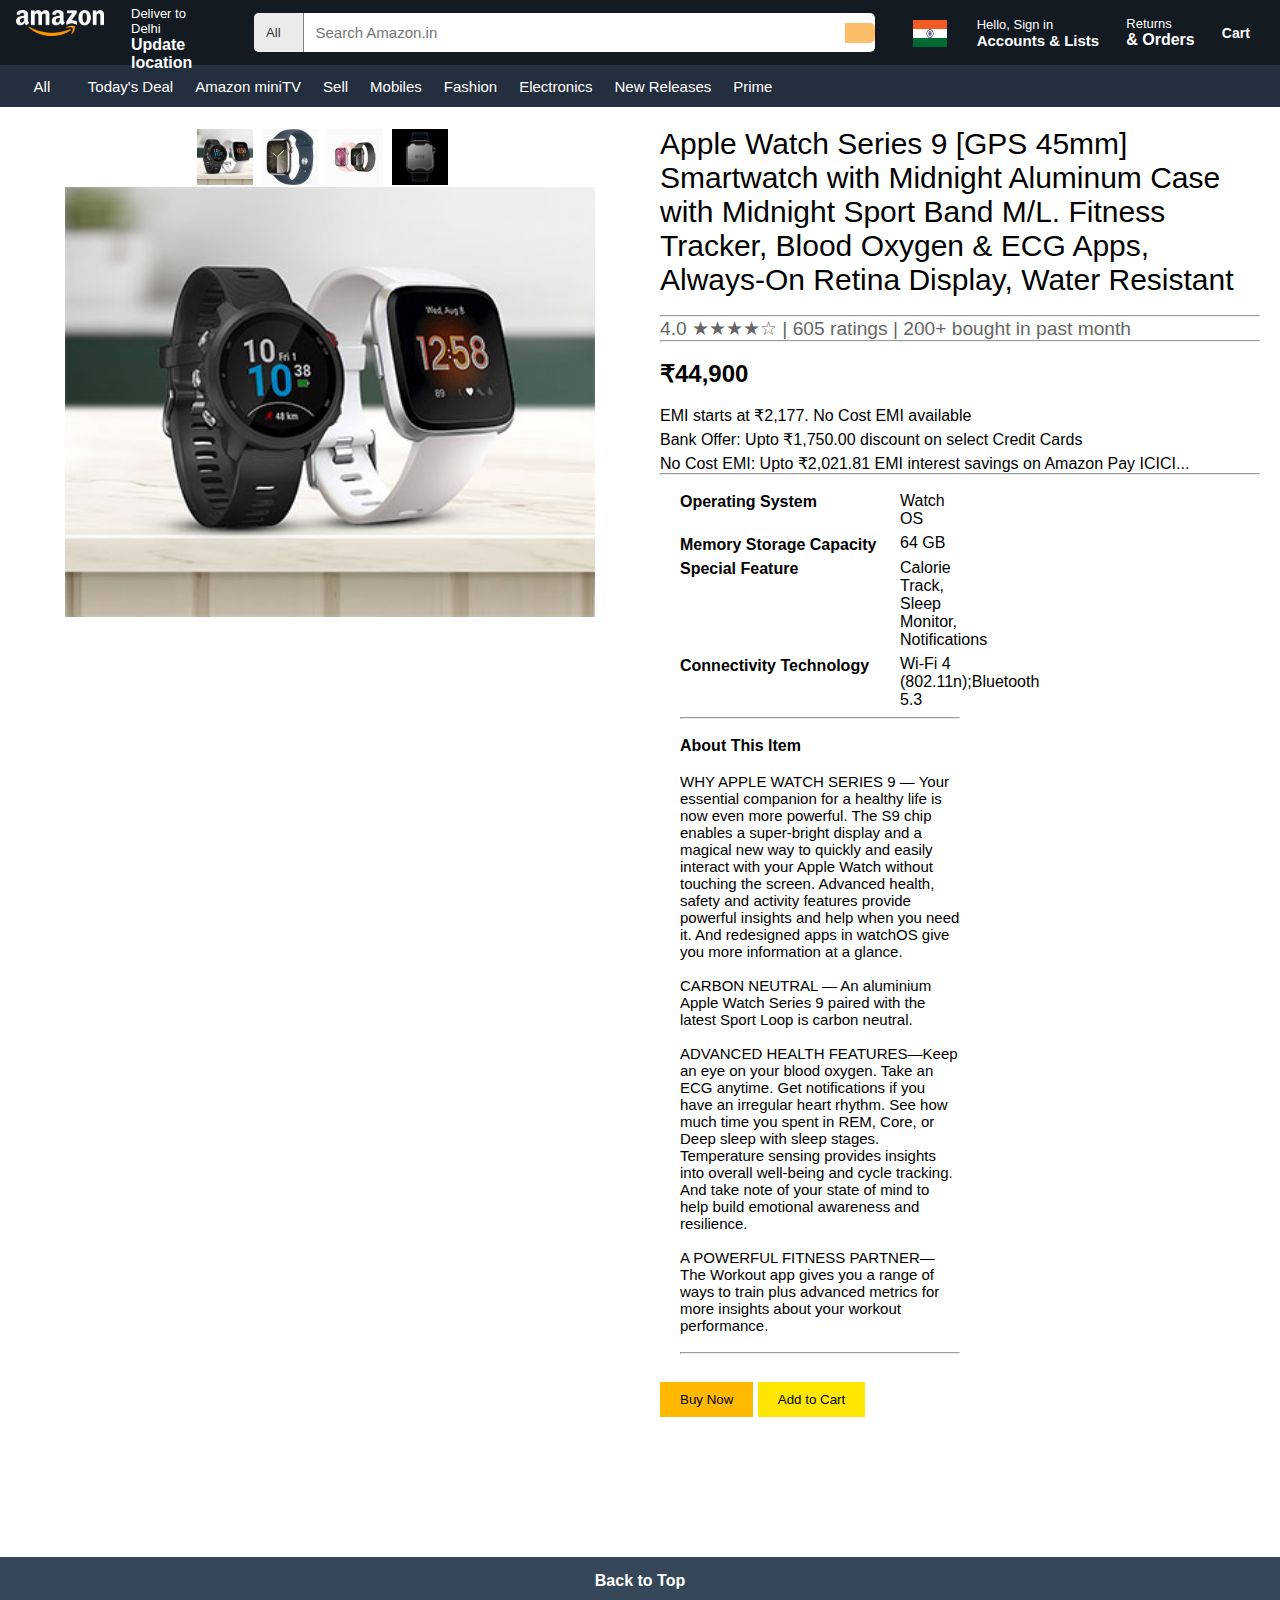
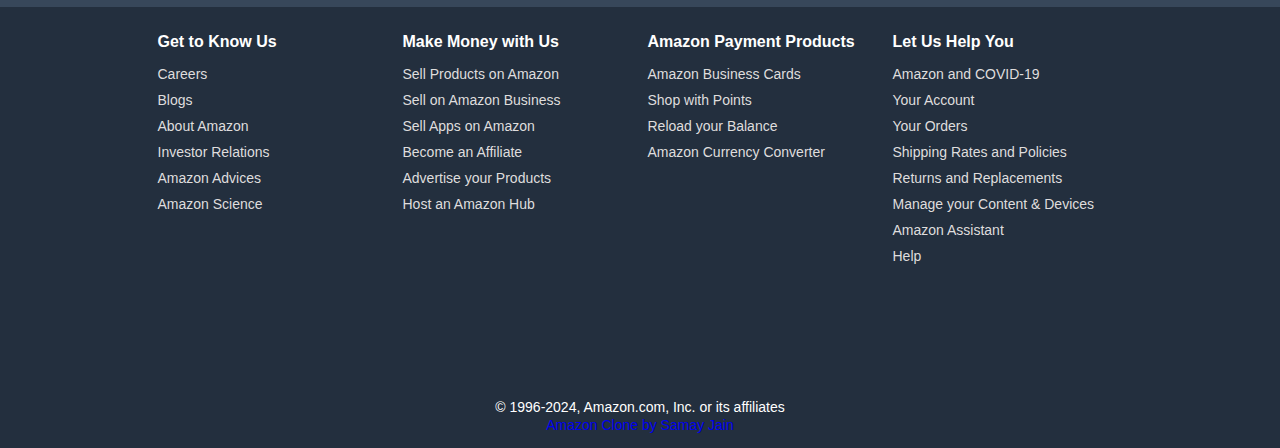
==== product.html @ 7f0f487f "added product page" ====
<!DOCTYPE html>
<html lang="en">
<head>
    <meta charset="UTF-8">
    <meta name="viewport" content="width=device-width, initial-scale=1.0">
    <link rel="stylesheet" href="style.css">
    <title>Apple Watch Series 9</title>
    <link rel="icon" type="image/x-icon" href="images/amazon.svg">
</head>
<body>

    <div class="sidebar" tabindex="0">
        <div class="sidebar-head">
            <h2><a href = "signin.html" style="color: white;">Hello, Sign in</a></h2>
        </div>

                        <!-- First section of sidebar content -->
        <div class="sidebar-content">
            <h3>Digital Content & Devices</h3>
            <ul>
                <div>
                    <li>Amazon Music</li><i class="fa-solid fa-angle-right"></i>
                </div>
                <div>
                    <li>Kindle E-Readers & Books</li><i class="fa-solid fa-angle-right"></i>
                </div>
                <div>
                    <li>Appstore for Android</li><i class="fa-solid fa-angle-right"></i>
                </div>
            </ul>
            <div class="separator"></div>
        </div>

                        <!-- Second section of sidebar content -->
        <div class="sidebar-content">
            <h3>Shop By Department</h3>
            <ul>
                <div>
                    <li>Electronics</li><i class="fa-solid fa-angle-right"></i>
                </div>
                <div>
                    <li>Computers</li><i class="fa-solid fa-angle-right"></i>
                </div>
                <div>
                    <li>Smart Homes</li><i class="fa-solid fa-angle-right"></i>
                </div>
                <div>
                    <li>Arts & Crafts</li><i class="fa-solid fa-angle-right"></i>
                </div>
            </ul>
            <div class="separator"></div>
        </div>

                         <!-- Third section of sidebar content -->  
        <div class="sidebar-content">
            <h3>Programs & Features</h3>
            <ul>
                <div>
                    <li>Gift Cards & Mobile Recharges</li><i class="fa-solid fa-angle-right"></i>
                </div>
                <div>
                    <li>Flight Tickets</li><i class="fa-solid fa-angle-right"></i>
                </div>
                <div>
                    <li>Clearance Store</li><i class="fa-solid fa-angle-right"></i>
                </div>
            </ul>
            <div class="separator"></div>
        </div>
    </div>
    <i class="fa-solid fa-xmark" id="close-sidebar"></i>
    <div class="triangle"><i class="fa-solid fa-triangle"></i></div>


    <header>
        <div class="header">
            <div class="flex logo">
            <a href="index.html"><img src="images/logo.png" alt=""></a>
            <div class="map flex" tabindex="0">
                <i class="fas fa-map-marker"></i>
                <div>
                    <span>Deliver to Delhi</span>
                    <span>Update location</span>
                </div>
            </div>
        </div>
        <div class="flex input">
            <div>
                <span>All</span>
                <i class="fas fa-caret-down"></i>
            </div>
            <input type="text" placeholder="Search Amazon.in">
            <i class="fas fa-search" tabindex="0"></i>
        </div>
        <div class="flex user">
            <div class="flex country" tabindex="0">
                <img src="images/ind.png" alt="">
                <i class="fas fa-caret-down"></i>
            </div>
            <div class="sign">
                <span tabindex="0"><a href = "signin.html" style="color: #ffff;">Hello, Sign in</a></span>
                <div class="flex ac" tabindex="0">
                    <span>Accounts & Lists</span>
                    <i class="fas fa-caret-down"></i>
                </div>
            </div>
            <div class="sign" tabindex="0">
                <span>Returns</span>
                <span>& Orders</span>
            </div>
            <div class="flex cart" tabindex="0">
                <i class="fas fa-shopping-cart"></i>
                <span class="ca">Cart</span>
            </div>
        </div>
    </div>
    <div class="navigation">
        <div class="nav-1" tabindex="0">
            <div>
                <i class="fas fa-bars"></i>
                <span>All</span>
            </div>
        </div>
        <div class="nav-2">
            <ul>
                <li>Today's Deal</li>
                <li>Amazon miniTV</li>
                <li>Sell</li>
                <li>Mobiles</li>
                <li>Fashion</li>
                <li>Electronics</li>
                <li>New Releases</li>
                <li>Prime</li>
            </ul>
        </div>
    </div>
    </header>

    <main class="product-container">
        <div class="image-gallery">
            <div class="thumbnail-container">
                <img class="thumbnail" src="images/watch.jpg" alt="Thumbnail 1" data-main-image-src="images/watch.jpg">
                <img class="thumbnail" src="images/watch1.jpeg" alt="Thumbnail 1" data-main-image-src="images/watch1.jpeg">
                <img class="thumbnail" src="images/watch2.jpeg" alt="Thumbnail 2" data-main-image-src="images/watch2.jpeg">
                <img class="thumbnail" src="images/watch3.jpg" alt="Thumbnail 3" data-main-image-src="images/watch3.jpg">
            </div>
            <img id="main-image" src="images/watch.jpg" alt="Apple Watch Series 9" class="active-image">            
        </div>

        <div class="product-details">
            <p style="font-size: 30px;">Apple Watch Series 9 [GPS 45mm] Smartwatch with Midnight Aluminum Case with Midnight Sport Band M/L. Fitness Tracker, Blood Oxygen & ECG Apps, Always-On Retina Display, Water Resistant</p><br>
            <hr><p class="rating">4.0 ★★★★☆ | 605 ratings | 200+ bought in past month</p>
            <hr><br>
            <h2>₹44,900</h2><br>
            <p>EMI starts at ₹2,177. No Cost EMI available</p>
            <div class="offers">
                <p>Bank Offer: Upto ₹1,750.00 discount on select Credit Cards</p>
                <p>No Cost EMI: Upto ₹2,021.81 EMI interest savings on Amazon Pay ICICI...</p>
            </div><hr><br>
            <div class="product-details">
                <h4>Operating System</h4><p class="details">Watch OS </p>
                <h4>Memory Storage Capacity</h4><p class="details"> 64 GB</p>
                <h4>Special Feature</h4><p class="details">	Calorie Track, Sleep Monitor, Notifications</p>
                <h4>Connectivity Technology</h4><p class="details">Wi-Fi 4 (802.11n);Bluetooth 5.3</p>   
            <hr><br>
            <h4>About This Item</h4>
            <br>
            <ul style="font-size: 15px;">
                <li> WHY APPLE WATCH SERIES 9 — Your essential companion for a healthy life is now even more powerful. 
                    The S9 chip enables a super-bright display and a magical new way to quickly and easily interact with your Apple Watch without touching the screen. 
                    Advanced health, safety and activity features provide powerful insights and help when you need it. And redesigned apps in watchOS give you more information at a glance.</li>
                    <br>
                <li>CARBON NEUTRAL — An aluminium Apple Watch Series 9 paired with the latest Sport Loop is carbon neutral.</li><br>
                <li>ADVANCED HEALTH FEATURES—Keep an eye on your blood oxygen. Take an ECG anytime. Get notifications if you have an irregular heart rhythm. See how much time you spent in REM, Core, or Deep sleep with sleep stages. Temperature sensing provides insights into overall well-being and cycle tracking.
                     And take note of your state of mind to help build emotional awareness and resilience.</li> <br>
                <li>A POWERFUL FITNESS PARTNER—The Workout app gives you a range of ways to train plus advanced metrics for more insights about your workout performance.</li>     
            </ul>
            <br><hr><br>    
            </div>
            <button class="buy-now">Buy Now</button>
            <button class="add-to-cart">Add to Cart</button>
        </div>
    </main>

    <section class="footer">
        <div class="backtop">
            <span tabindex="0">Back to Top</span>
        </div>
        <div class="support">
            <div class="table">
                <div>
                    <div class="footer-head">Get to Know Us</div>
                    <ul>
                        <li>Careers</li>
                        <li>Blogs</li>
                        <li>About Amazon</li>
                        <li>Investor Relations</li>
                        <li>Amazon Advices</li>
                        <li>Amazon Science</li>
                    </ul>
                </div>
            
                <div>
                    <div class="footer-head">Make Money with Us</div>
                    <ul>
                        <li>Sell Products on Amazon</li>
                        <li>Sell on Amazon Business</li>
                        <li>Sell Apps on Amazon</li>
                        <li>Become an Affiliate</li>
                        <li>Advertise your Products</li>
                        <li>Host an Amazon Hub</li>
                    </ul>
                </div>
            
           
                <div>
                    <div class="footer-head">Amazon Payment Products</div>
                    <ul>
                        <li>Amazon Business Cards</li>
                        <li>Shop with Points</li>
                        <li>Reload your Balance</li>
                        <li>Amazon Currency Converter</li>
                    </ul>
                </div>
            
            
                <div>
                    <div class="footer-head">Let Us Help You</div>
                    <ul>
                        <li>Amazon and COVID-19</li>
                        <li>Your Account</li>
                        <li>Your Orders</li>
                        <li>Shipping Rates and Policies</li>
                        <li>Returns and Replacements</li>
                        <li>Manage your Content & Devices</li>
                        <li>Amazon Assistant</li>
                        <li>Help</li>
                    </ul>
                </div>
            </div>
        </div>
        <div class="line"></div>
        <div class="copy">
            <span>&copy; 1996-2024, Amazon.com, Inc. or its affiliates</span><br>
            <span><a href="https://github.com/SamayJain10">Amazon Clone by Samay Jain</a></span>
        </div>
    </section>

    <script src="product.js"></script>
</body>
</html>
---- style.css ----
@import url('https://fonts.googleapis.com/css?family=Roboto&display=swap');
*{
    margin: 0;
    padding: 0;
    text-decoration: none;
    box-sizing: border-box;
    list-style: none;
}

body{
    width: 100%;
    box-sizing: border-box;
    background-color: #fff;
}

.header{
    width: 100%;
    height: 65px;
    background-color: #131a22;
    display: flex;
    align-items: center;
    flex-direction: column;
}

.header img{
    width: 100px;
    padding: 5px;
    margin: 6px 10px;
    border: 1px solid transparent;
    position: relative;
    top: 4px;
}

.header{
    display: flex;
    flex-direction: row;
    justify-content: space-between;
}

.flex{
    display: flex;
    justify-content: center;
}

.flex span,i{
    color: white;
}

.logo{
    flex: 0.18;
    margin-right: 8px;
    justify-content: space-between;
}

.map{
    border: 1px solid transparent;
}

.map i{
    margin-top: 15px;
    padding-left: 5px;
    font-size: 17px;
    position: relative;
    left: -4px;
    top: 10px;
}

.map div{
    padding: 5px;
    display: flex;
    cursor: pointer;
    flex-direction: column;
    position: relative;
    top: 6px;
}

.map div span:first-child{
    font-weight: 400;
    font-size: 13px;
}

.map div span{
    font-weight: bold;
}

.user{
    justify-content: space-evenly;
    flex: 0.30;
    margin-right: 10px;
    align-items: center;
}

.input{
    width:100%;
    background-color: white;
    flex: 0.5;
    border-radius: 5px;
    display: flex;
    margin: 0 10px;
    align-items: center;
    justify-content: space-between;
    overflow: hidden;
}

.input input{
    outline-color: transparent;
    width: 84%;
    font-size: 15px;
    padding: 5px 2px;
    border: none;
}

.input .fa-search{
    color: rgb(51,51,51);
    padding: 10px 15px;
    font-size: 25px;
    cursor: pointer;
    background-color: #febd69;
    border-radius: 0 5px 5px 0;
}

.input div{
    display: flex;
    justify-content: center;
    align-items: center;
    border-right: 1px solid gray;
    background-color: rgb(236,234,234);
    padding: 5px 0;
    width: 8%;
}

.input div span{
    border-radius: 5px 0 0 5px;
    color: rgb(51,51,51);
    padding: 7px 5px;
    font-size: 13px;
    cursor: pointer;
}

.input .fa-caret-down{
    color: rgb(51,51,51);
    cursor: pointer;
    padding: 5px;
}

.country i{
    margin: 0;
    padding: 4px;
    color: gray;
}

.country{
    padding: 2px;
    display: flex;
    justify-content: center;
    align-items: flex-end;
    border: 1px solid transparent;
    position: relative;
    top: -4px;
}

.user img{
    width: 40px;
    height: 35px;
    padding: 2px;
    padding-top: 4px;
    margin: 0;
    cursor: pointer;
}

.sign{
    display: flex;
    flex-direction: column;
    padding: 3px 6px;
    border: 1px solid transparent;
    cursor: pointer;
}

.sign span:first-child{
    font-weight: 400;
    font-size: 13px;
}

.sign span{
    display: inline-block;
    width: 100%;
    font-weight: bold;
}

.flex .ac span{
    font-size: 15px;
    margin-right: 4px;
    font-weight: bold;
}

.fa-shopping-cart{
    font-size: 27px;
}

.ca{
    font-size: 14px;
    font-weight: bold;
}

.cart{
    align-items: flex-end;
    position: relative;
    padding: 5px 10px;
    border: 1px solid transparent;
    cursor: pointer;
}

.cart p{
    position: absolute;
    font-weight: bolder;
    color: #131a22;
    top: 7px;
    left: 20px;
}

.cart:hover{
    border: 1px solid white;
    border-radius: 3px;
}

.logo img:hover{
    border: 1px solid white;
    border-radius: 3px;
}

.map:hover{
    border: 1px solid white;
    border-radius: 3px;
}

.country:hover{
    border: 1px solid white;
    border-radius: 3px;
}

.sign:hover{
    border: 1px solid white;
    border-radius: 3px;
}

.country:hover{
    border: 1px solid white;
    border-radius: 3px;
}

.input .fa-search:hover{
    background-color: #fdae46;
}

.input div:hover{
    background-color: rgb(204,202,202);
    color: black;
}

.navigation{
    width: 100%;
    height: 42px;
    background-color: #232f3e;
    display: flex;
    align-items: center;
    color: white;
    overflow: hidden;;
}

.navigation ul{
    align-items: center;
    list-style: none;
    display: flex;
    justify-content: flex-start;
}

.navigation span{
    font-size: 15px;
}

.nav-1 div i{
    font-size: 20px;
    cursor: pointer;
    border: 1px solid transparent;
}

.navigation li{
    padding: 5px 10px;
    font-size: 15px;
    margin: 7px 0;
    cursor: pointer;
    border: 1px solid transparent;
}

.nav-1{
    flex: 0.06;
    display: flex;
    justify-content: center;
    align-items: center;
}

.nav-1 div{
    display: flex;
    align-items: center;
    padding-left: 5px;
}

.nav-2{
    display: flex;
    flex:0.74;
    justify-content: flex-start;
}

.nav-1 div span{
    padding:5px;
    cursor: pointer;
}

.nav-1 div:hover{
    border:1px solid white;
}

.nav-2 li:hover{
    border:1px solid white;
}

.sec-1{
    position: relative;
    width:100%;
    height: 1150px;
    box-sizing: border-box;
}

.slide img{
    width:1380px;
    height: 100%;
}

.container{
    position: relative;
    width:100%;
    height: auto;
}

.slider{
    width:100%;
    overflow: hidden;
    position: relative;
    height: 560px;
}

.image-box{
    display: flex;
    position: absolute;
    animation: carousel 15s alternate infinite;
}

@keyframes carousel{
    0%{
        left:0;
    }
    20%{
        left:0%;
    }
    24%{
        left:-1380px;
    }
    50%{
        left:-1380px;
    }
    54%{
        left:calc(-1380*2px);
    }
    80%{
        left:calc(-1380*2px);
    }
    84%{
        left:calc(-1380*3px);
    }
    100%{
        left:calc(-1380*3px);
    }
}

.container-1{
    position:absolute;
    z-index:1;
    top:240px;
    width:100%;
    left:0;
    padding:20px;
    display: flex;
    flex-direction: column;
    align-items: center;
    background:linear-gradient(to bottom, transparent, #eaeded 30%);
}

.container-1 .para{
    background-color: rgb(238,234,234);
    width:100%;
    text-align: center;
}

.container-1 div:first-child p{
    font-size: 14px;
    padding:10px 0;
}

.product-catalog{
    width:100%;
    height:100%;
    display: flex;
    box-sizing: border-box;
    margin:20px 0;
    justify-content: space-around;
}

.product-catalog .product-box{
    width: 334px;
    height: 326.5px;
    background-color: white;
    position: relative;
    top: 64px;
}

.product-box h3{
    margin-top: 20px;
    margin-left: 20px;
    font-size: 20px;
    margin-bottom: 10px;
    color:rgb(43,42,42);
}

.product-box a{
    margin-left:4px;
    padding:10px;
}

.product-box-a{
    overflow: hidden;
    background-color: white;
}

.product-box div img{
    width:165px;
    height:100px;
    cursor: pointer;
    margin-left: -4%;
    margin-right: 0;
    transition: transform 0.5s ease;
}

.product-box div:hover img {
    transform: scale(1.1); /* Scale up the image */
}

.product-box-a div{
    display: inline-block;
}

.product-box-a div span{
    display:block;
    font-size: 13px;
    margin-left: 20px;
    font-weight: bold;
}

.product-box-b{
    display: flex;
    flex-direction: column;
    align-items: center;
    justify-content: space-between;
    position: relative;
    top: 64px;
}

.product-box-b .best{
    background-color: white;
    height:140px;
    width:300px;
}

.best h3{
    font-size: 20px;
    margin: 20px;
    margin-bottom: 15px;
}

.best button{
    border-radius: 5px;
    box-shadow: 1px 2px 2px rgb(211,207,207);
    color: rgb(43,42,42);
    background-color: #ffd814;
    width: 270px;
    height: 27px;
    margin-left: 12px;
    border: none;
    cursor: pointer;
}

.product-box.product-box-c img{
    margin: 0 20px;
    height: 236px;
    width: 290px;
    cursor: pointer;
}

.sec-2{
    width: 100%;
    height: 315px;
    padding: 25px;
    padding-top: 0;
    padding-bottom: 25px;
}

.sec-2 h3{
    font-size: 20px;
    padding-bottom: 5px;
    margin-top: 5px;
}

.sec-3{
    width: 100%;
    height: 315px;
    padding: 22px;
    padding-top: 32px;
    padding-bottom: 25px;
}

.sec-3 h3{
    font-size: 20px;
    padding-bottom: 5px;
    margin-top: 5px;
}

.slide-sec{
    width: 100%;
    padding: 32px;
    overflow-x: hidden;
    background-color: white;
    position: relative;
    margin-top: 20px;
    margin-bottom: 25px;
}

.product-slide{
    display: flex;
    margin-top: 10px;
    overflow-x: scroll;
    scroll-behavior: smooth;
}

.product-slide::-webkit-scrollbar{
    background-color: transparent;
    height: 7px; 
    cursor: pointer;
}

.product-slide::-webkit-scrollbar-thumb{
    border-radius: 10px;
    cursor: pointer;
}

.product-slide li{
    list-style: none;
    margin-right: 10px;
    margin-bottom: 15px;
    cursor: pointer;
    transition: transform 0.5s ease
}

.product-slide li:hover img {
    transform: scale(1.1); /* Scale up the image */
}

.l-btn, 
.r-btn{
    background-color: rgb(255,255,255,1);
    height: 90px;
    width: 50px;
    text-align: center;
    cursor: pointer;
    top: 50%;
    position: absolute; 
    border: 2px solid transparent; 
}

.l-btn{
    border-radius: 0 5px 5px 0;
    left: 8px;
    top: 128px;
}

.r-btn{
    border-radius: 5px 0 0 5px;
    right: 8px;
    top: 128px;
}

.l-btn:hover{
    border: 3px solid rgb(2,150,150);
}

.r-btn:hover{
    border: 3px solid rgb(2,150,150);
}

.r-btn i, .l-btn i{
    color: rgb(54,54,54);
    position: absolute;
    font-size: 30px;
    top: 35%;
    left: 12%;
    right: 12%;
}

.slide-sec h3{
    font-size: 20px;
    margin-top: 5px;
    margin-bottom: 0;
}

.product-slide.product-slide-1{
    display: flex;
    margin-top: 35px;
    overflow-x: scroll;
    scroll-behavior: smooth;
}

.footer{
    width: 100%;
    height: 450px;
    transition: all 0.2s;
    padding-top: 96px;
}

.backtop{
    text-align: center;
    height: 50px;
    background-color: #37475a;
    padding: 15px;
    cursor: pointer;
    position: relative;
    bottom: -24px;
}

.backtop span{
    color: white;
    font-weight: bold;
}

.backtop:hover{
    background-color: #4d627c;
}

.support{
    background-color: #232f3e;
    height: 375px;
}

.table{
    margin: 0 150px;
    height: 100%;
    display: flex;
    justify-content: space-around;
    padding-top: 50px;
}

.table div{
    width: 230px;
}

.footer-head{
    font-size: 16px;
    color: white;
    font-weight: bold;
    margin-bottom: 5px;
}

.table li{
    color: rgb(223,221,221);
    padding-top: 10px;
    font-weight: lighter;
    list-style: none;
    font-size: 14px;
}

.copy{
    background-color: #232f3e;
    height: 90px;
    padding: 40px;
    text-align: center;
}

.copy span{
    color: white;
    font-size: 14px;
}

.separator{
    height: 0.4px;
    width: 100%;
    background-color: rgb(172,172,172);

}

.sidebar{
    background-color: white;
    width: 330px;
    height: 100%;
    transform: translateX(-390px);
    transition: all 0.5s;
    height: 100%;
    position: absolute;
    z-index: 101;
    overflow-y: scroll;
    box-shadow: 2px 2px 30px black;
}

.sidebar-head{
    background-color: #232f3e;
    height: 60px;
    width: 100%;
    color: white;
    text-align: center;
}

.sidebar-head h2{
    line-height: 60px;
}

.sidebar-content h3{
    padding:20px 25px;
    color:rgb(39,39,39);
}

.sidebar-content ul div{
    display: flex;
    cursor: pointer;
    transition: all 0.2s;
    font-size: rgb(70,70,70);
    font-size: 14px;
    padding: 15px 25px;
    justify-content: space-between;
}

.fa-xmark {
    top: 20px;
    left: 350px;
    position: absolute;
    display: block;
    font-size: 30px;
    z-index: 101;
    cursor: pointer;
}

.fa-angle-right{
    color: rgb(27,27,27);
}

.sidebar-content ul div:hover{
    background-color: rgb(230,227,227);
}

.sidebar-content ul{
    padding-bottom: 9px;
}

.black{
    height: 100%;
    position: absolute;
    background-color: rgba(0,0,0,0.7);

}

.black.active{
    width: 100%;
    z-index: 100;
}

.black.active-1{
    top: 70px;
    width: 100%;
    z-index: 99;
}

.sidebar.active{
    transform: translateX(0);
}

.user-menu.active{
    display: block;
    height: fit-content;
    position: fixed;
    right: 120px;
}

.triangle.active{
    display: block;
    position: fixed;
    right: 223px;
}

.triangle{
    position:absolute;
    z-index:101;
    display:none;
    right:210px;
    top:42px;
    background-color: transparent;
    width:0;
    height:0;
    display:none;
    transition:all 2s;
    border:10px solid blue;
    border-color: transparent transparent white transparent;
}

.user-menu{
    position: absolute;
    z-index:101;
    transition: all 2s;
    display: none;
    width:500px;
    height: 350px;
    top:60px;
    right:80px;
    background-color: white;
    border-radius: 5px;
}

.menu-table{
    display: flex;
    justify-content: space-around;
    padding:20px 0;
}

.menu-table h3{
    font-size: 16px;
    padding:10px 0;
}

.menu-table li{
    color: rgb(84,84,84);
    font-size: 13px;
    padding: 5px 0;
    cursor: pointer;
}

.menu-line{
    width: 0.5px;
    color: black;
    background-color: rgb(190,190,190);
    height: 316px;
}

.stop-scroll{
    overflow: hidden;
}

/* product page */

* {
    box-sizing: border-box;
}

body {
    font-family: Arial, sans-serif;
}

.product-container {
    display: flex;
    padding: 20px;
    align-items: flex-start;
}

.image-gallery {
    width: 50%;
    display: flex;
    flex-direction: column;
    align-items: center;
}

.active-image {
    width: 100%; 
    max-width: 530px; 
    height: 430px;  
}

.thumbnail-container {
    display: flex;
    flex-direction: row;
    justify-content: center;
    margin-right: 10px;
}

.thumbnail {
    width: 60px; 
    height: 60px; 
    margin-right: 5px;  
    cursor: pointer;
    border: 2px solid transparent;  
    object-fit: cover; 
}

.thumbnail:hover, .thumbnail.active {
    border-color: orange;  
}

.product-details {
    width: 50%;
    padding-left: 20px;
    font-size: 1rem;
}

.rating {
    color: #666;
    font-size: 1.2rem;
}

h2 {
    color: black; 
    font-size: 1.5rem;
}

.offers p {
    margin-top: 5px;
}

.buy-now {
    background-color: rgb(255, 185, 0);
    border: none;
    padding: 10px 20px;
    margin-top: 10px;
    cursor: pointer;
}

.add-to-cart {
    background-color: rgb(255, 230, 0);
    border: none;
    padding: 10px 20px;
    margin-top: 10px;
    cursor: pointer;
}

.details{
    display: flex;
    flex-direction: row;
    margin-top: -19.5px;
    margin-bottom: 8px;
    margin-left: 220px;
}
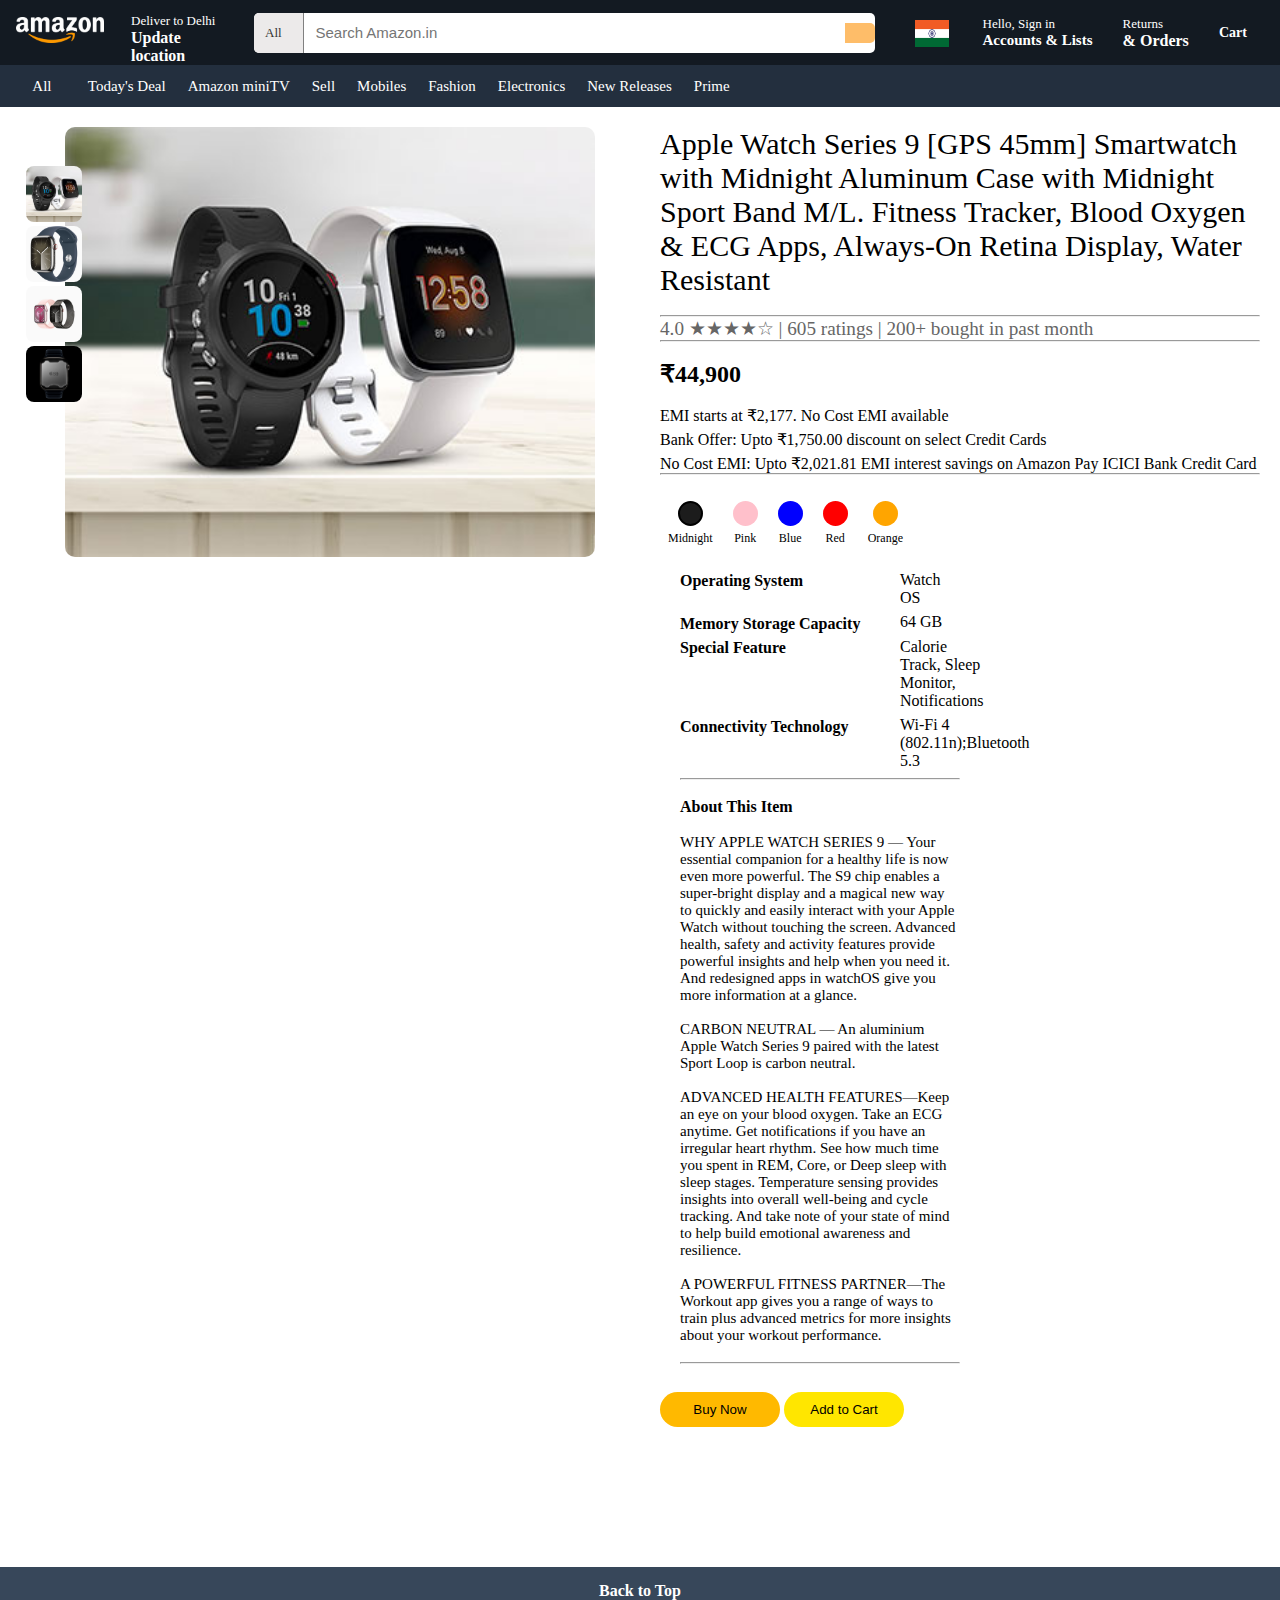
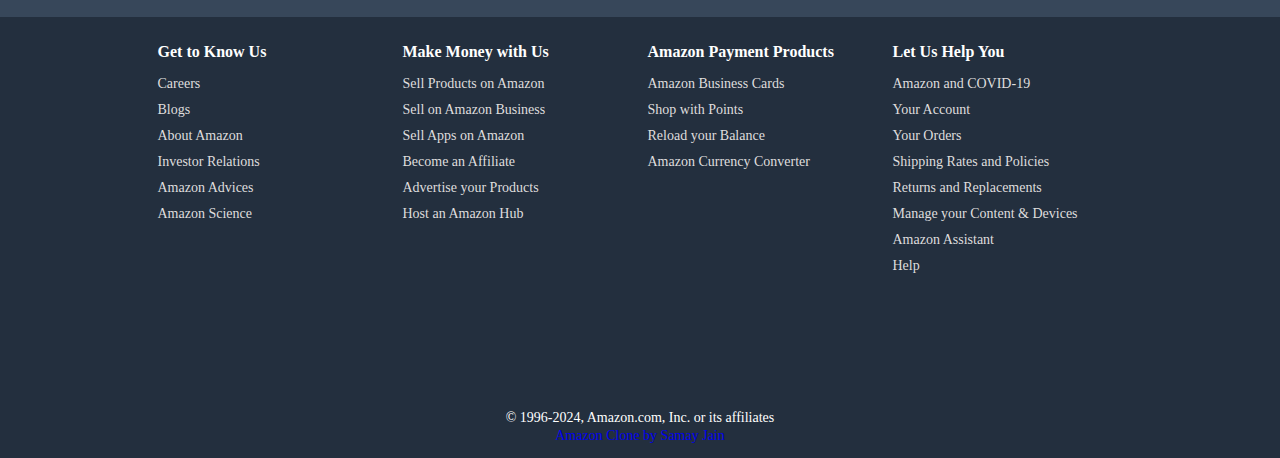
==== commit 2f4af82a: "added address form" ====
--- a/product.html
+++ b/product.html
@@ -5,6 +5,8 @@
     <meta name="viewport" content="width=device-width, initial-scale=1.0">
     <link rel="stylesheet" href="style.css">
     <title>Apple Watch Series 9</title>
+    
+    <link rel="stylesheet" href="https://cdnjs.cloudflare.com/ajax/libs/font-awesome/6.2.0/css/all.min.css" integrity="sha512-xh6O/CkQoPOWDdYTDqeRdPCVd1SpvCA9XXcUnZS2FmJNp1coAFzvtCN9BmamE+4aHK8yyUHUSCcJHgXloTyT2A==" crossorigin="anonymous" referrerpolicy="no-referrer" />
     <link rel="icon" type="image/x-icon" href="images/amazon.svg">
 </head>
 <body>
@@ -75,7 +77,7 @@
     <header>
         <div class="header">
             <div class="flex logo">
-            <a href="index.html"><img src="images/logo.png" alt=""></a>
+            <a href="#"><img src="images/logo.png" alt=""></a>
             <div class="map flex" tabindex="0">
                 <i class="fas fa-map-marker"></i>
                 <div>
@@ -137,14 +139,18 @@
     </header>
 
     <main class="product-container">
+        <div class="thumbnail-container">
+            <img class="thumbnail" src="images/watch.jpg" alt="Thumbnail 1" data-main-image-src="images/watch.jpg">
+            <img class="thumbnail" src="images/watch1.jpeg" alt="Thumbnail 1" data-main-image-src="images/watch1.jpeg">
+            <img class="thumbnail" src="images/watch2.jpeg" alt="Thumbnail 2" data-main-image-src="images/watch2.jpeg">
+            <img class="thumbnail" src="images/watch3.jpg" alt="Thumbnail 3" data-main-image-src="images/watch3.jpg">
+        </div>
         <div class="image-gallery">
-            <div class="thumbnail-container">
-                <img class="thumbnail" src="images/watch.jpg" alt="Thumbnail 1" data-main-image-src="images/watch.jpg">
-                <img class="thumbnail" src="images/watch1.jpeg" alt="Thumbnail 1" data-main-image-src="images/watch1.jpeg">
-                <img class="thumbnail" src="images/watch2.jpeg" alt="Thumbnail 2" data-main-image-src="images/watch2.jpeg">
-                <img class="thumbnail" src="images/watch3.jpg" alt="Thumbnail 3" data-main-image-src="images/watch3.jpg">
-            </div>
-            <img id="main-image" src="images/watch.jpg" alt="Apple Watch Series 9" class="active-image">            
+            <div class="main-image-container">
+                <img id="main-image" src="images/watch.jpg" alt="Apple Watch Series 9" class="active-image">
+                <div class="zoom-lens"></div>
+            </div>
+            <div class="zoom-result" id="zoom-result"></div>           
         </div>
 
         <div class="product-details">
@@ -155,8 +161,33 @@
             <p>EMI starts at ₹2,177. No Cost EMI available</p>
             <div class="offers">
                 <p>Bank Offer: Upto ₹1,750.00 discount on select Credit Cards</p>
-                <p>No Cost EMI: Upto ₹2,021.81 EMI interest savings on Amazon Pay ICICI...</p>
+                <p>No Cost EMI: Upto ₹2,021.81 EMI interest savings on Amazon Pay ICICI Bank Credit Card</p>
             </div><hr><br>
+
+            <div class="color-palette">
+                <div class="color-option selected" data-color="Midnight">
+                    <div class="color-circle" style="background-color: #1C1C1C;"></div>
+                    <p>Midnight</p>
+                </div>
+                <div class="color-option" data-color="Pink">
+                    <div class="color-circle" style="background-color: #FFC0CB;"></div>
+                    <p>Pink</p>
+                </div>
+                <div class="color-option" data-color="Blue">
+                    <div class="color-circle" style="background-color: #0000FF;"></div>
+                    <p>Blue</p>
+                </div>
+                <div class="color-option" data-color="Red">
+                    <div class="color-circle" style="background-color: red;"></div>
+                    <p>Red</p>
+                </div>
+                <div class="color-option" data-color="Orange">
+                    <div class="color-circle" style="background-color: orange;"></div>
+                    <p>Orange</p>
+                </div>
+            </div>
+            <br>
+
             <div class="product-details">
                 <h4>Operating System</h4><p class="details">Watch OS </p>
                 <h4>Memory Storage Capacity</h4><p class="details"> 64 GB</p>
@@ -166,10 +197,9 @@
             <h4>About This Item</h4>
             <br>
             <ul style="font-size: 15px;">
-                <li> WHY APPLE WATCH SERIES 9 — Your essential companion for a healthy life is now even more powerful. 
+                <li>WHY APPLE WATCH SERIES 9 — Your essential companion for a healthy life is now even more powerful. 
                     The S9 chip enables a super-bright display and a magical new way to quickly and easily interact with your Apple Watch without touching the screen. 
-                    Advanced health, safety and activity features provide powerful insights and help when you need it. And redesigned apps in watchOS give you more information at a glance.</li>
-                    <br>
+                    Advanced health, safety and activity features provide powerful insights and help when you need it. And redesigned apps in watchOS give you more information at a glance.</li><br> 
                 <li>CARBON NEUTRAL — An aluminium Apple Watch Series 9 paired with the latest Sport Loop is carbon neutral.</li><br>
                 <li>ADVANCED HEALTH FEATURES—Keep an eye on your blood oxygen. Take an ECG anytime. Get notifications if you have an irregular heart rhythm. See how much time you spent in REM, Core, or Deep sleep with sleep stages. Temperature sensing provides insights into overall well-being and cycle tracking.
                      And take note of your state of mind to help build emotional awareness and resilience.</li> <br>
@@ -177,7 +207,7 @@
             </ul>
             <br><hr><br>    
             </div>
-            <button class="buy-now">Buy Now</button>
+            <a href="address.html"><button class="buy-now">Buy Now</button></a>
             <button class="add-to-cart">Add to Cart</button>
         </div>
     </main>
--- a/style.css
+++ b/style.css
@@ -858,16 +858,6 @@
     overflow: hidden;
 }
 
-/* product page */
-
-* {
-    box-sizing: border-box;
-}
-
-body {
-    font-family: Arial, sans-serif;
-}
-
 .product-container {
     display: flex;
     padding: 20px;
@@ -885,13 +875,17 @@
     width: 100%; 
     max-width: 530px; 
     height: 430px;  
+    border-radius: 10px;
 }
 
 .thumbnail-container {
     display: flex;
-    flex-direction: row;
+    flex-direction: column;
     justify-content: center;
     margin-right: 10px;
+    position: absolute;
+    left: 24px;
+    top: 164px;
 }
 
 .thumbnail {
@@ -901,10 +895,13 @@
     cursor: pointer;
     border: 2px solid transparent;  
     object-fit: cover; 
+    border-radius: 10px;
+    box-shadow: cyan;
 }
 
 .thumbnail:hover, .thumbnail.active {
-    border-color: orange;  
+    border-color: cyan;  
+    border-radius: 12px;
 }
 
 .product-details {
@@ -933,6 +930,8 @@
     padding: 10px 20px;
     margin-top: 10px;
     cursor: pointer;
+    border-radius: 20px;
+    width: 20%;
 }
 
 .add-to-cart {
@@ -941,6 +940,8 @@
     padding: 10px 20px;
     margin-top: 10px;
     cursor: pointer;
+    border-radius: 20px;
+    width: 20%;
 }
 
 .details{
@@ -949,4 +950,41 @@
     margin-top: -19.5px;
     margin-bottom: 8px;
     margin-left: 220px;
-}+}
+
+.color-palette {
+    display: flex;
+    gap: 20px; /* Space between color options */
+    padding: 8px;
+}
+
+.color-option {
+    display: flex;
+    flex-direction: column;
+    align-items: center; 
+    cursor: pointer;
+    transition: transform 0.2s;
+}
+
+.color-option:hover {
+    transform: scale(1.1);
+}
+
+.color-circle {
+    width: 25px;
+    height: 25px;
+    border-radius: 50%;
+    margin-bottom: 5px;
+    border: 2px solid transparent;
+}
+
+.color-option.selected .color-circle {
+    border-color: #000;
+}
+
+.color-option p {
+    margin: 0;
+    font-size: 12px;
+    text-align: center; 
+}
+
